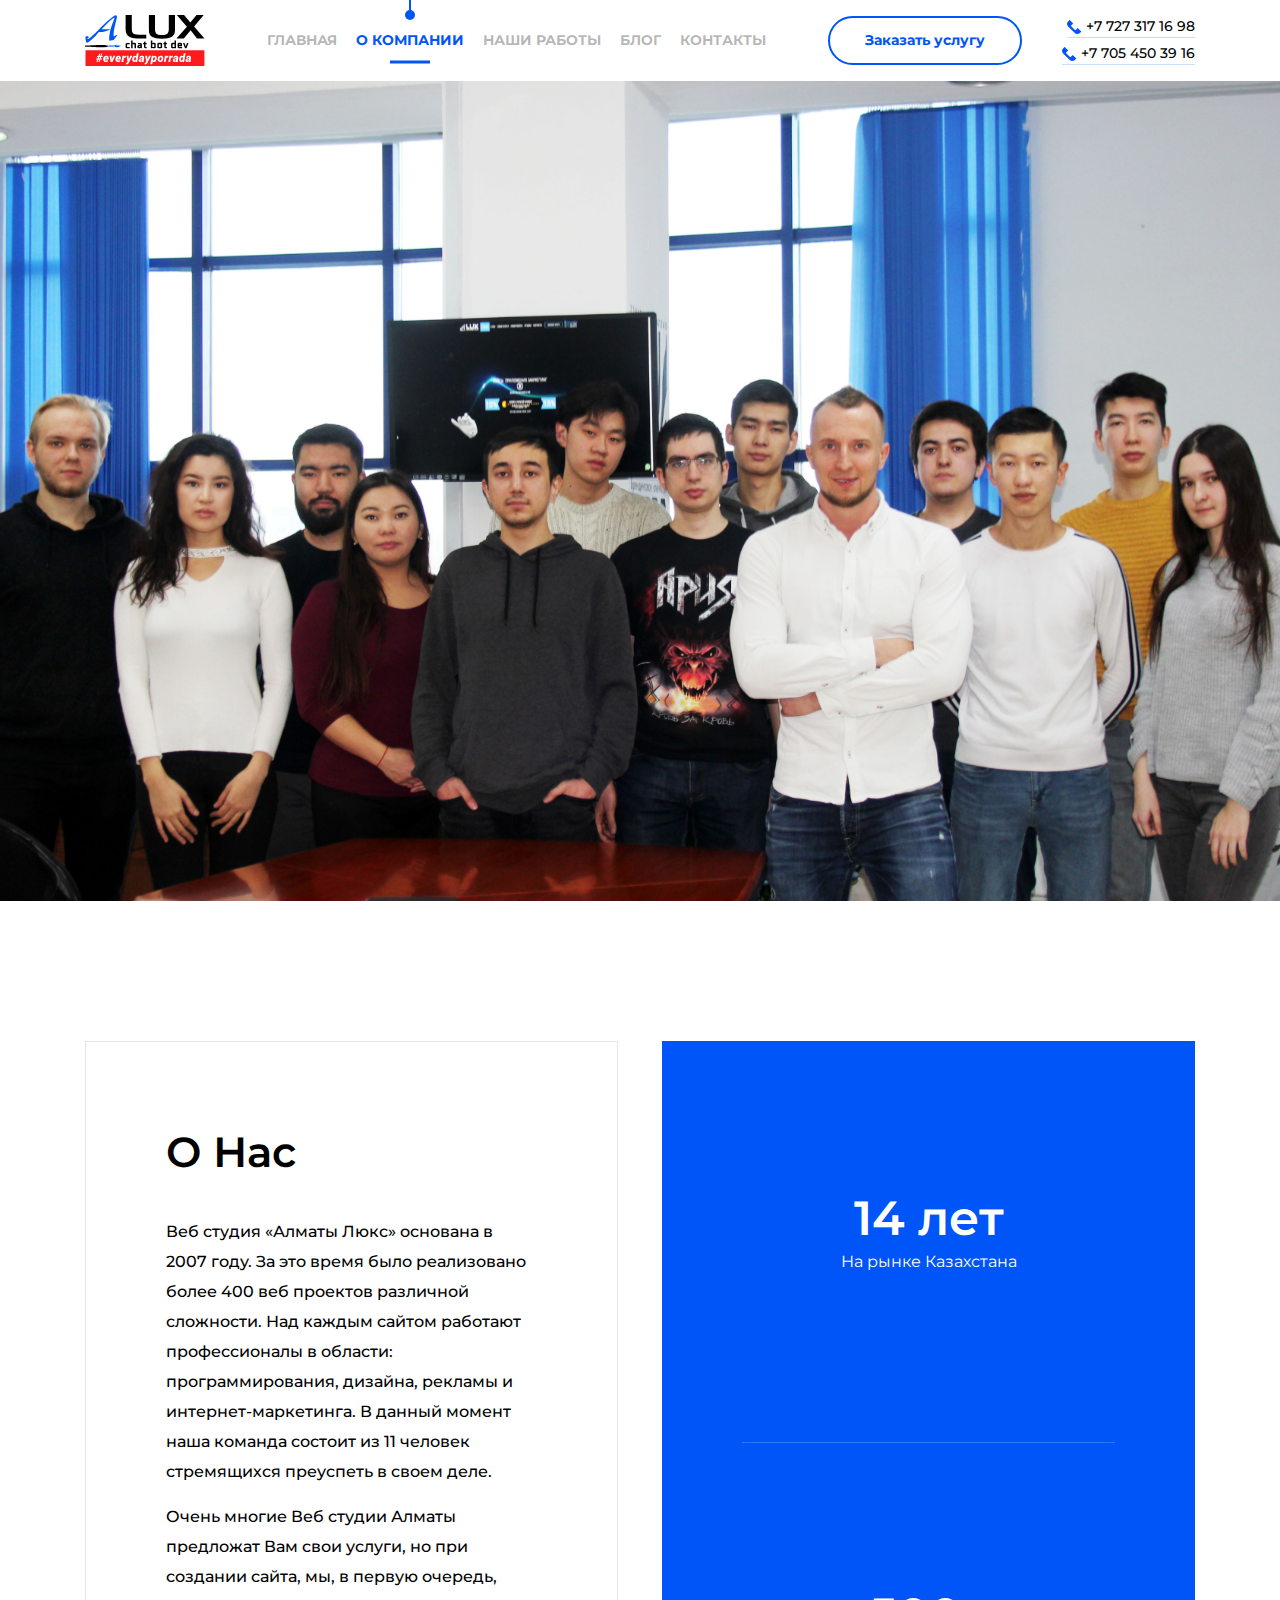
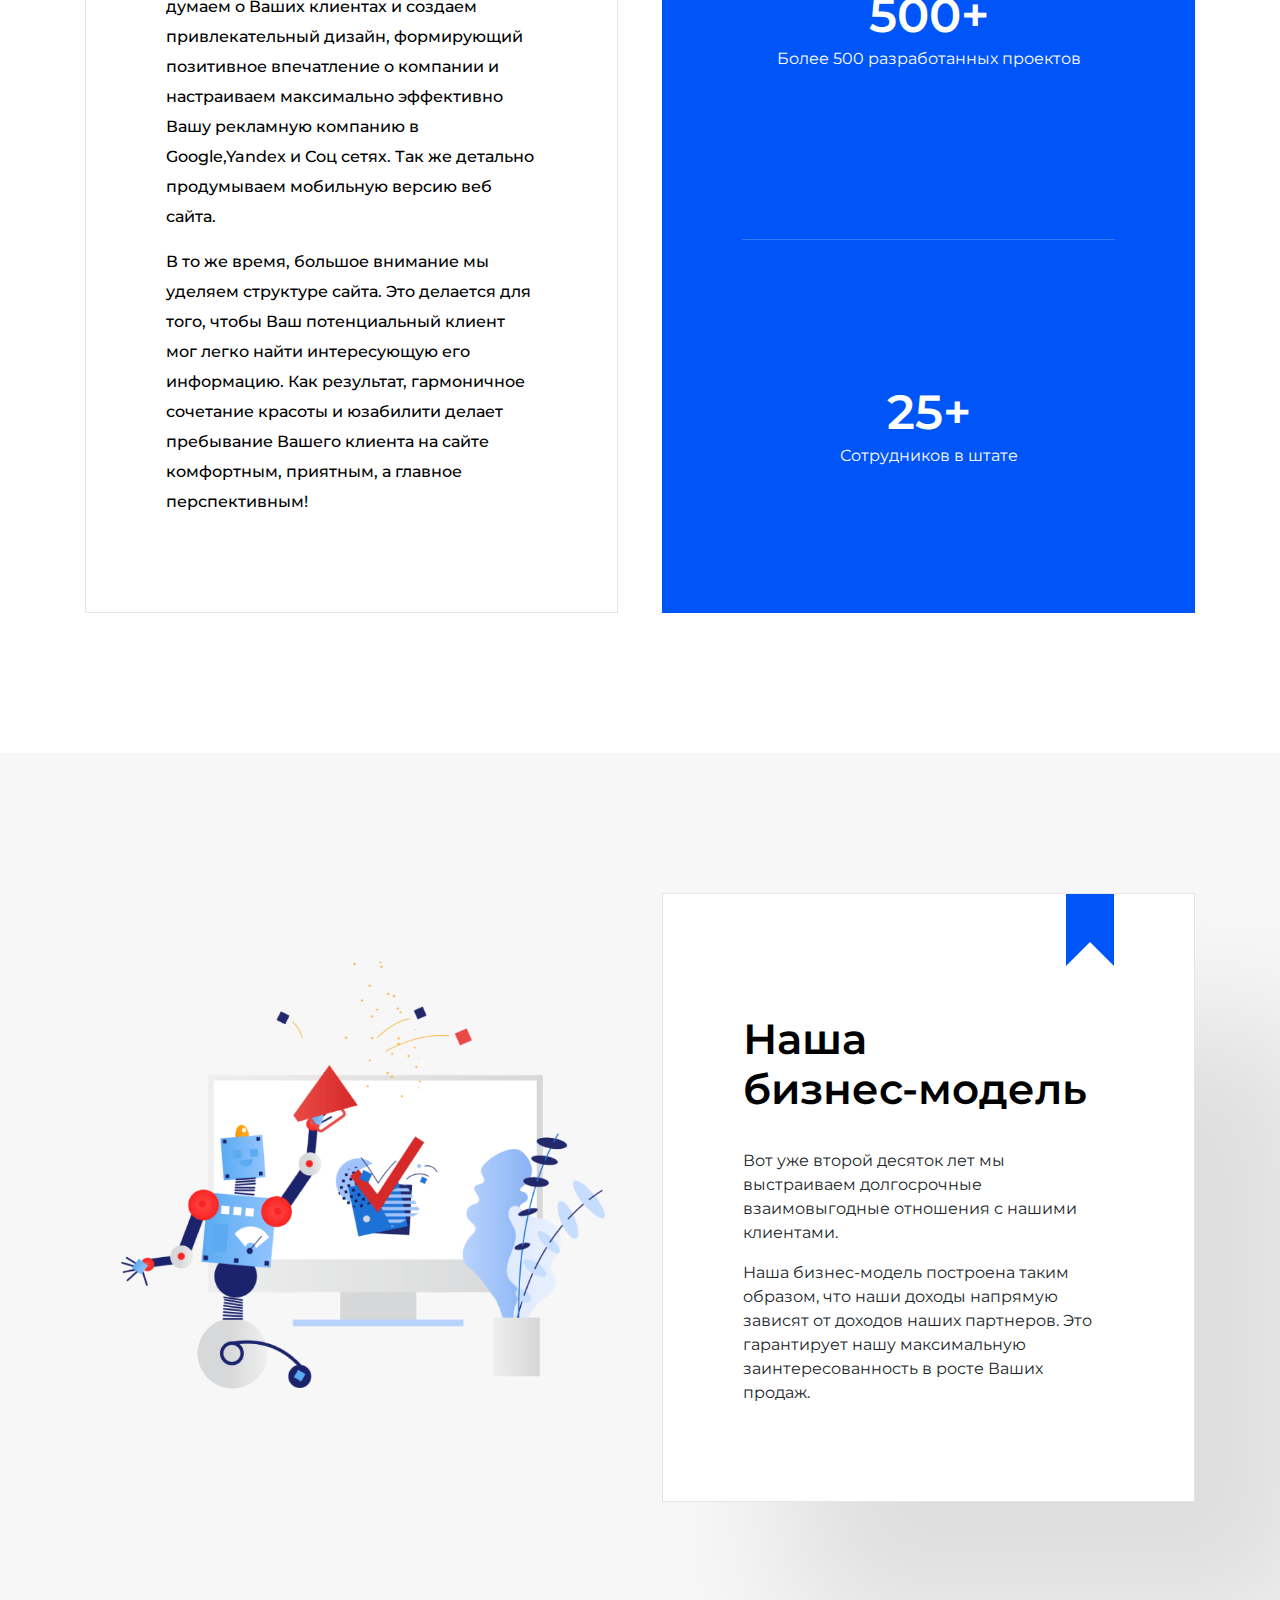
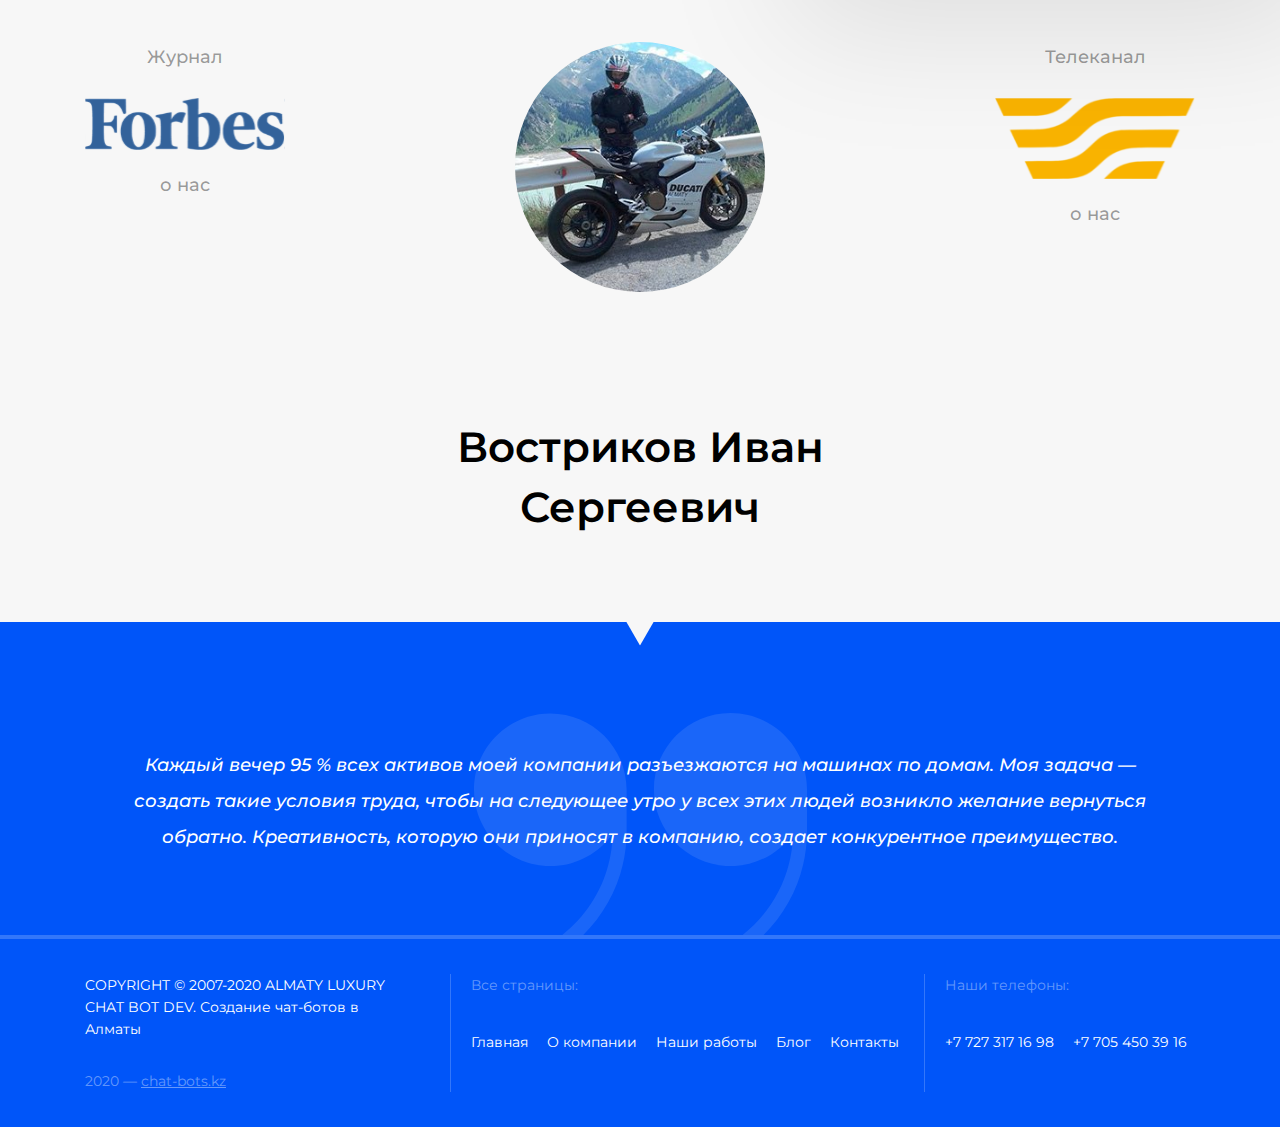
==== app/about-us.html @ 1b400bee "First commit" ====
<!DOCTYPE html>
<html lang="en">
  <head>
    <meta charset="UTF-8" />
    <meta name="viewport" content="width=device-width, initial-scale=1.0" />
    <meta http-equiv="X-UA-Compatible" content="ie=edge" />
    <title>A-LUX Chat-bot-dev</title>
    <link
      href="https://fonts.googleapis.com/css2?family=Montserrat:wght@400;500;600;700&display=swap"
      rel="stylesheet"
    />
    <link rel="stylesheet" href="css/style.min.css" />
  </head>
  <body>
    <section class="active__header">
      <div class="active__menu active__menu-left">
        <a class="active__logo" href="index.html"
          ><img src="img/logo.svg" alt="logo"
        /></a>
        <div class="container">
          <div class="active__link">
            <a href="index.html" class="close_navbar scroll-btn2">Главная</a>
            <a href="about-us.html" class="close_navbar scroll-btn2"
              >О компании</a
            >
            <a href="work.html" class="close_navbar scroll-btn2">Наши Работы</a>
            <a href="blog.html" class="close_navbar scroll-btn2">Блог</a>
            <a href="contacts.html" class="close_navbar scroll-btn2"
              >Контакты</a
            >
            <a href="tel:+77273171698" class="active-border"
              >+7 727 317-16-98</a
            >
            <a href="tel:+77054503916" class="active__num active-border"
              >+7 705 450-39-16</a
            >
          </div>
        </div>
      </div>
    </section>
    <header class="header">
      <div class="container">
        <div class="header__inner">
          <a href="index.html" class="header__logo">
            <img src="img/logo.svg" alt="" />
          </a>
          <nav class="header__navbar">
            <a href="index.html" class="header__link header__link_active"
              >Главная</a
            >
            <a
              href="about-us.html"
              class="header__link header__link_active header__link_click"
              >О КОМПАНИИ</a
            >
            <a href="work.html" class="header__link header__link_active"
              >Наши работы</a
            >
            <a href="blog.html" class="header__link header__link_active"
              >блог</a
            >
            <a href="contacts.html" class="header__link header__link_active"
              >контакты</a
            >
          </nav>
          <div class="header__wrap">
            <button class="header__button">Заказать услугу</button>
            <div class="header__phones">
              <a href="" class="header__phone"
                ><img src="img/main-page/header-phone.svg" alt="" /> +7 727 317
                16 98</a
              >
              <a href="" class="header__phone"
                ><img src="img/main-page/header-phone.svg" alt="" /> +7 705 450
                39 16</a
              >
            </div>
          </div>
          <div class="hamburger">
            <span></span>
          </div>
        </div>
      </div>
    </header>
    <section class="about-main"></section>
    <section class="about-us">
      <div class="container">
        <div class="about-us__inner">
          <div class="about-us__wrap1">
            <div class="about-us__title">О Нас</div>
            <div class="about-us__description">
              <p>
                Веб студия «Алматы Люкс» основана в 2007 году. За это время было
                реализовано более 400 веб проектов различной сложности. Над
                каждым сайтом работают профессионалы в области:
                программирования, дизайна, рекламы и интернет-маркетинга. В
                данный момент наша команда состоит из 11 человек стремящихся
                преуспеть в своем деле.
              </p>
              <p>
                Очень многие Веб студии Алматы предложат Вам свои услуги, но при
                создании сайта, мы, в первую очередь, думаем о Ваших клиентах и
                создаем привлекательный дизайн, формирующий позитивное
                впечатление о компании и настраиваем максимально эффективно Вашу
                рекламную компанию в Google,Yandex и Соц сетях. Так же детально
                продумываем мобильную версию веб сайта.
              </p>
              <p>
                В то же время, большое внимание мы уделяем структуре сайта. Это
                делается для того, чтобы Ваш потенциальный клиент мог легко
                найти интересующую его информацию. Как результат, гармоничное
                сочетание красоты и юзабилити делает пребывание Вашего клиента
                на сайте комфортным, приятным, а главное перспективным!
              </p>
            </div>
          </div>
          <div class="about-us__wrap2">
            <div class="about-us__item">
              <div class="about-us__item-title">14 лет</div>
              <div class="about-us__item-descr">На рынке Казахстана</div>
            </div>
            <div class="about-us__item">
              <div class="about-us__item-title">500+</div>
              <div class="about-us__item-descr">
                Более 500 разработанных проектов
              </div>
            </div>
            <div class="about-us__item">
              <div class="about-us__item-title">25+</div>
              <div class="about-us__item-descr">Сотрудников в штате</div>
            </div>
          </div>
        </div>
      </div>
    </section>
    <section class="about-modal">
      <div class="container">
        <div class="about-modal__inner">
          <div class="about-modal__wrap offset-lg-6 offset-md-5">
            <div class="about-modal__icon">
              <img src="img/about-page/modal-icon.svg" alt="" />
            </div>
            <div class="about-modal__title">
              Наша <br />
              бизнес-модель
            </div>
            <div class="about-modal__description">
              <p>
                Вот уже второй десяток лет мы выстраиваем долгосрочные
                взаимовыгодные отношения с нашими клиентами.
              </p>
              <p>
                Наша бизнес-модель построена таким образом, что наши доходы
                напрямую зависят от доходов наших партнеров. Это гарантирует
                нашу максимальную заинтересованность в росте Ваших продаж.
              </p>
            </div>
          </div>
        </div>
        <div class="about-modal__inner2">
          <div class="about-modal__wrap2">
            <div class="about-modal__journal">
              <p>Журнал</p>
              <img src="img/about-page/forbes.svg" alt="" />
              <p>о нас</p>
            </div>
            <div class="about-modal__staff">
              <img src="img/about-page/staff.svg" alt="" />
            </div>
            <div class="about-modal__journal">
              <p>Телеканал</p>
              <img src="img/about-page/khabar.svg" alt="" />
              <p>о нас</p>
            </div>
          </div>
          <div
            class="about-modal__name offset-lg-3 col-lg-6 offset-md-2 col-md-8"
          >
            Востриков Иван Сергеевич
          </div>
        </div>
      </div>
    </section>
    <section class="about-quote">
      <div class="container">
        <div class="about-quote__inner">
          <img
            src="img/about-page/quote-arrow.svg"
            alt=""
            class="about-quote__arrow"
          />
          <div class="about-quote__descr">
            Каждый вечер 95 % всех активов моей компании разъезжаются на машинах
            по домам. Моя задача — создать такие условия труда, чтобы на
            следующее утро у всех этих людей возникло желание вернуться обратно.
            Креативность, которую они приносят в компанию, создает конкурентное
            преимущество.
          </div>
        </div>
      </div>
    </section>
    <footer class="footer">
      <div class="container">
        <div class="footer__inner">
          <div class="row">
            <div class="col-md-4">
              <div class="footer__description">
                COPYRIGHT © 2007-2020 ALMATY LUXURY CHAT BOT DEV. Создание
                чат-ботов в Алматы
              </div>
              <a href="" class="footer__chatBot"
                >2020 — <span>chat-bots.kz</span></a
              >
            </div>
            <div class="col-md-5 footer__wrap">
              <div class="footer__title">Все страницы:</div>
              <div class="footer__row">
                <a href="" class="footer__link">Главная</a>
                <a href="" class="footer__link">О компании</a>
                <a href="" class="footer__link">Наши работы</a>
                <a href="" class="footer__link">Блог</a>
                <a href="" class="footer__link">Контакты</a>
              </div>
            </div>
            <div class="col-md-3 footer__wrap2">
              <div class="footer__title">Наши телефоны:</div>
              <div class="footer__row">
                <a href="tel:77273171698" class="footer__link"
                  >+7 727 317 16 98</a
                >
                <a href="tel:77054503916" class="footer__link"
                  >+7 705 450 39 16</a
                >
              </div>
            </div>
          </div>
        </div>
      </div>
    </footer>
    <script src="https://ajax.googleapis.com/ajax/libs/jquery/3.4.1/jquery.min.js"></script>
    <script src="js/libs.min.js"></script>
    <script src="js/main.js"></script>
  </body>
</html>
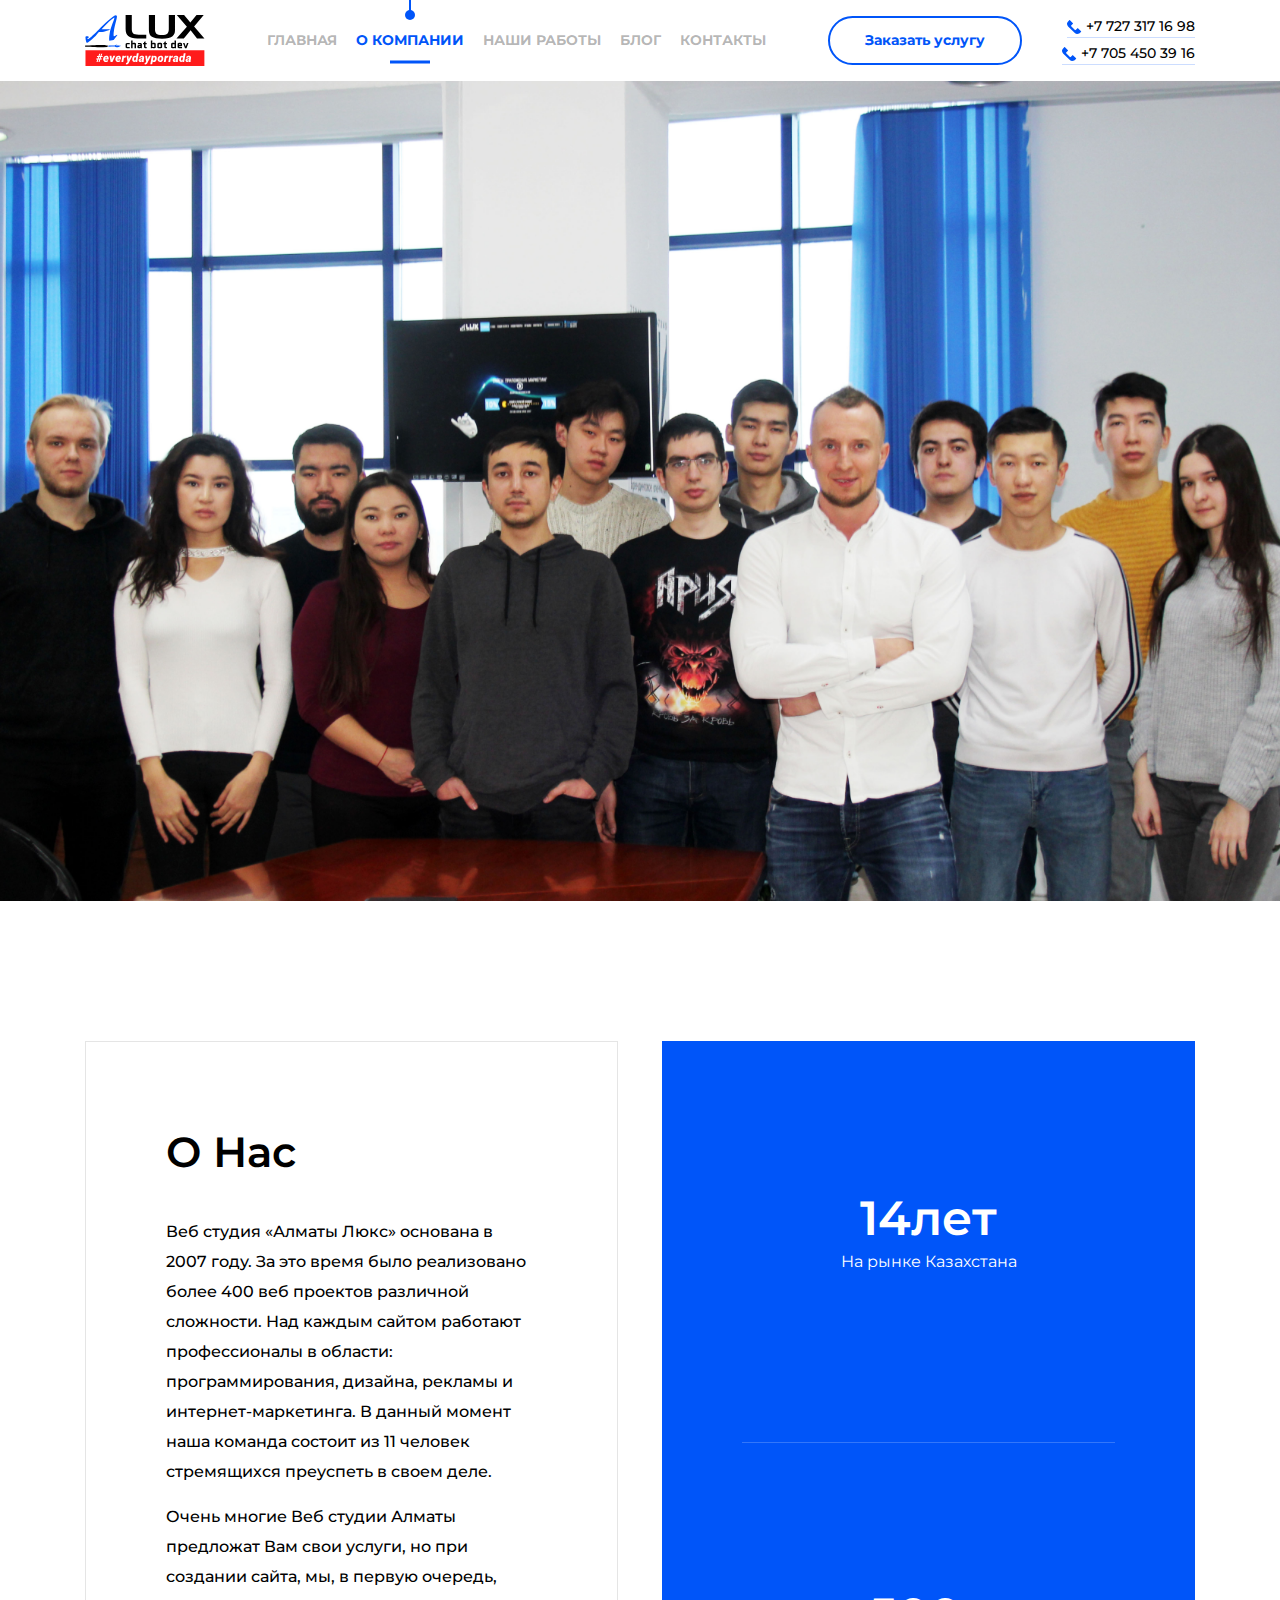
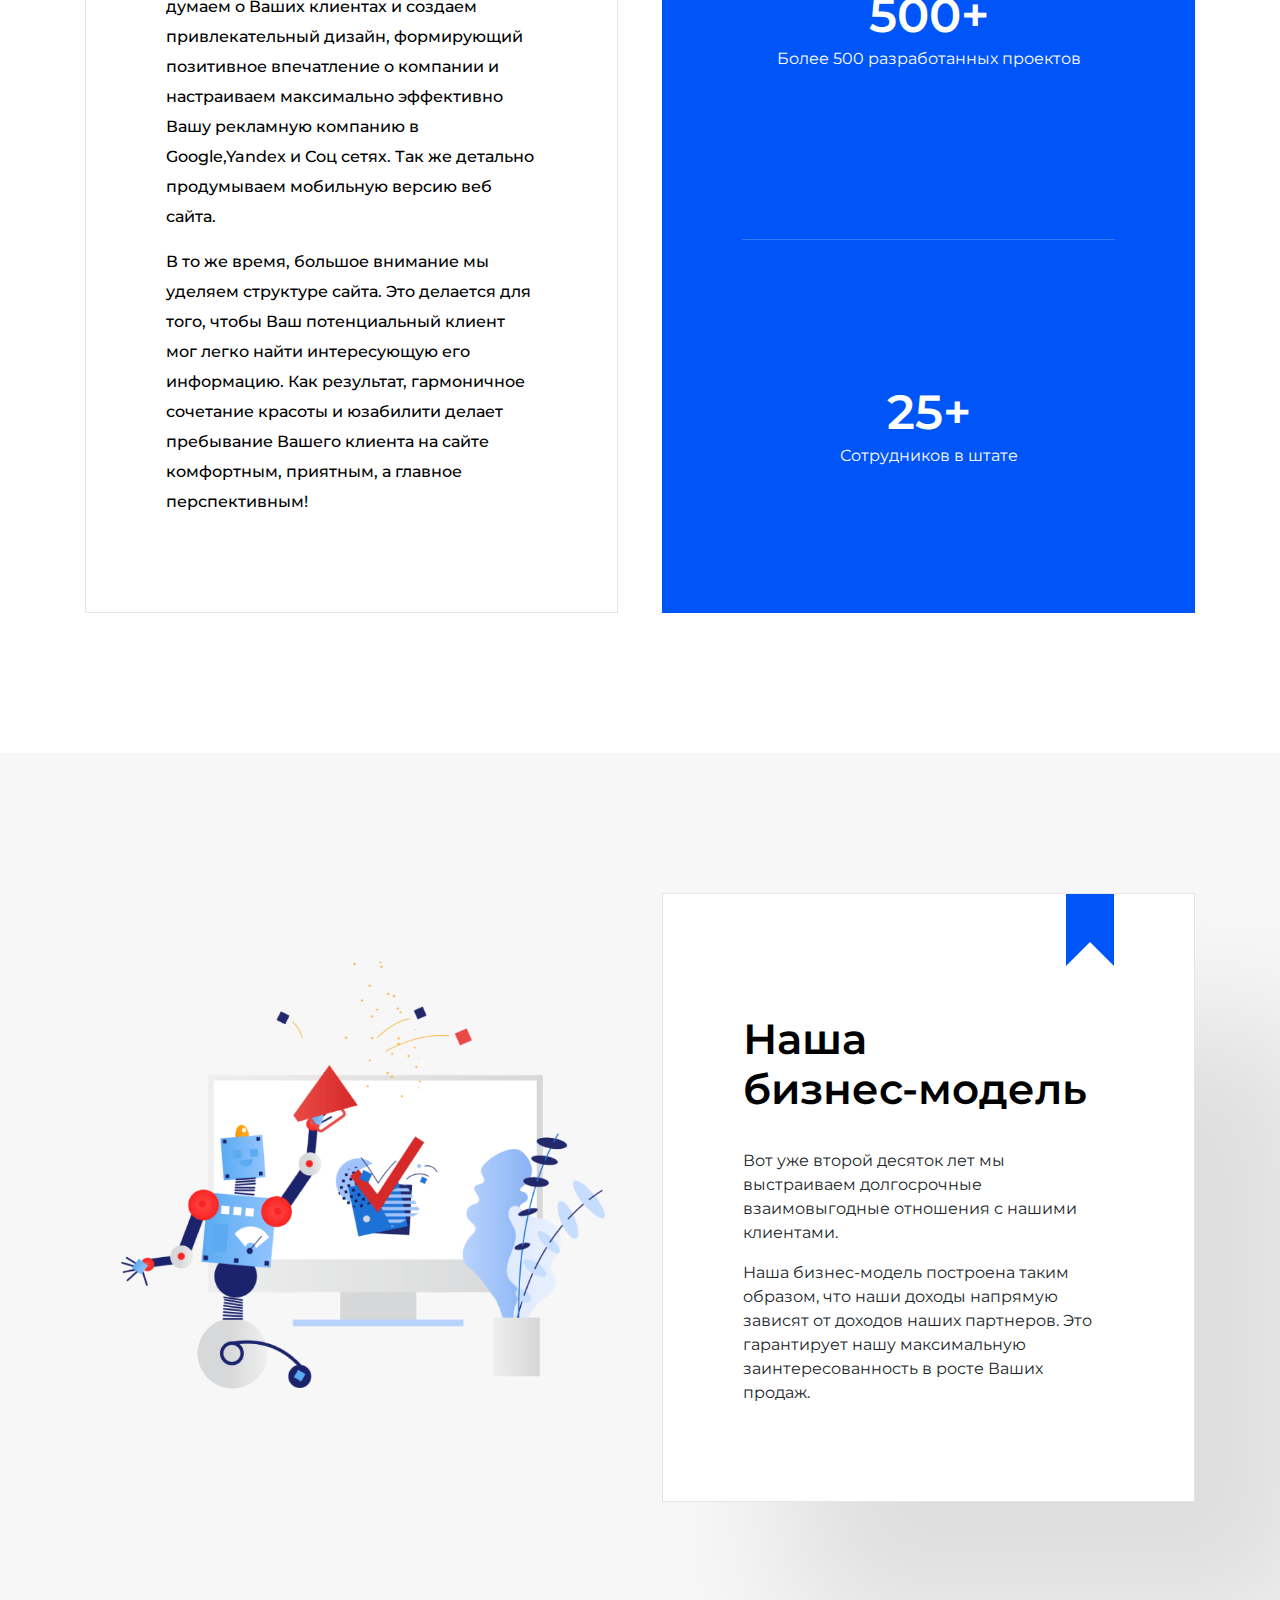
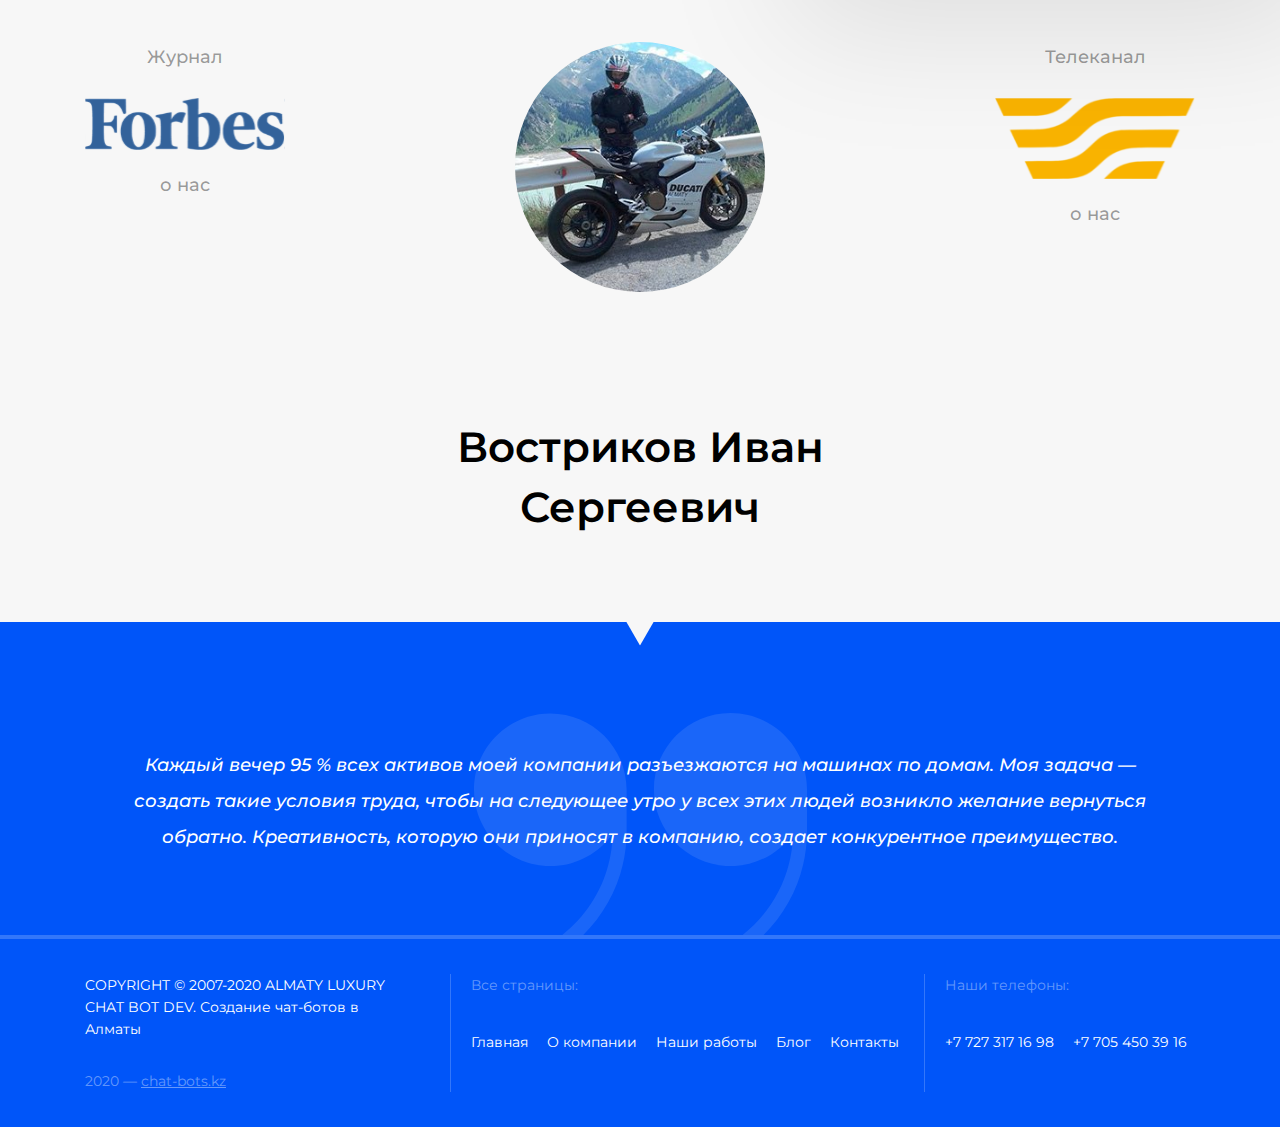
==== commit acfa938f: "ANimation JS" ====
--- a/app/about-us.html
+++ b/app/about-us.html
@@ -116,7 +116,9 @@
           </div>
           <div class="about-us__wrap2">
             <div class="about-us__item">
-              <div class="about-us__item-title">14 лет</div>
+              <div class="about-us__item-title">
+                <span class="year">14</span>лет
+              </div>
               <div class="about-us__item-descr">На рынке Казахстана</div>
             </div>
             <div class="about-us__item">
@@ -126,7 +128,9 @@
               </div>
             </div>
             <div class="about-us__item">
-              <div class="about-us__item-title">25+</div>
+              <div class="about-us__item-title">
+                <span class="worker">25</span>+
+              </div>
               <div class="about-us__item-descr">Сотрудников в штате</div>
             </div>
           </div>
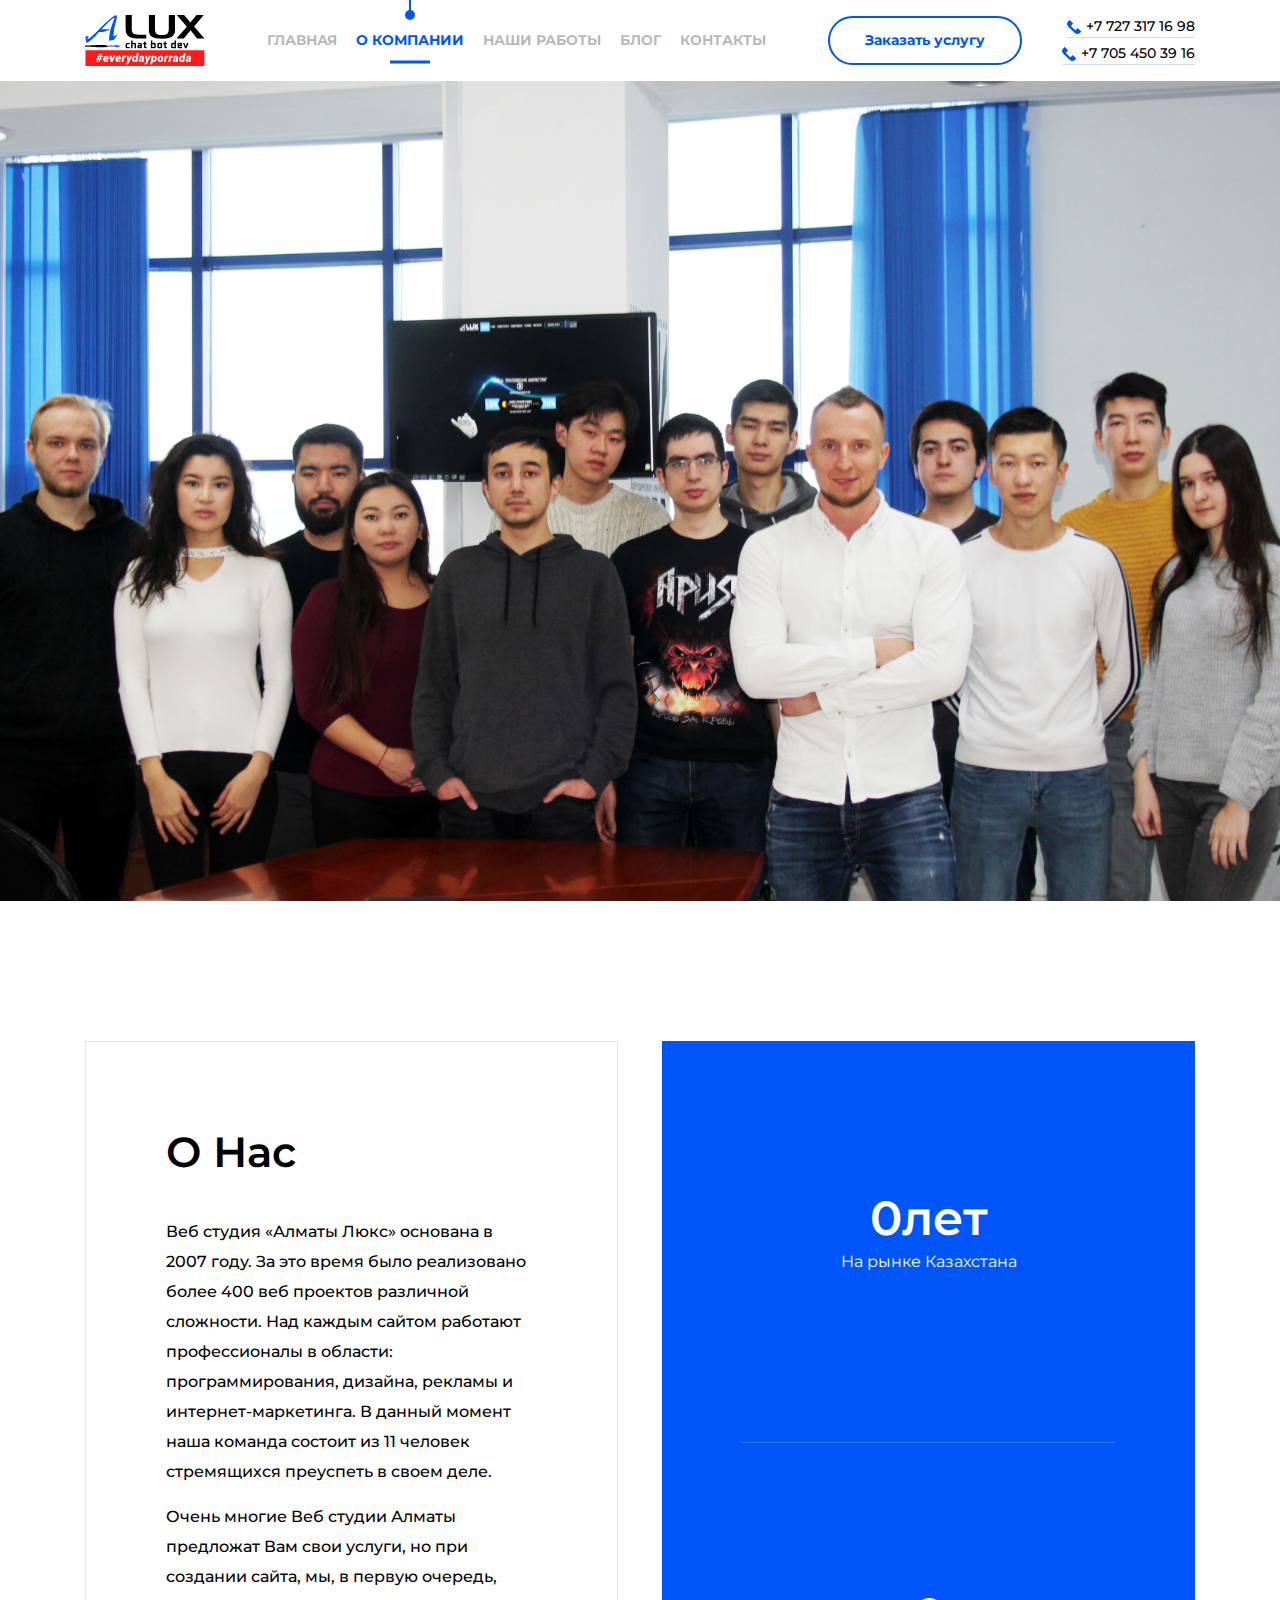
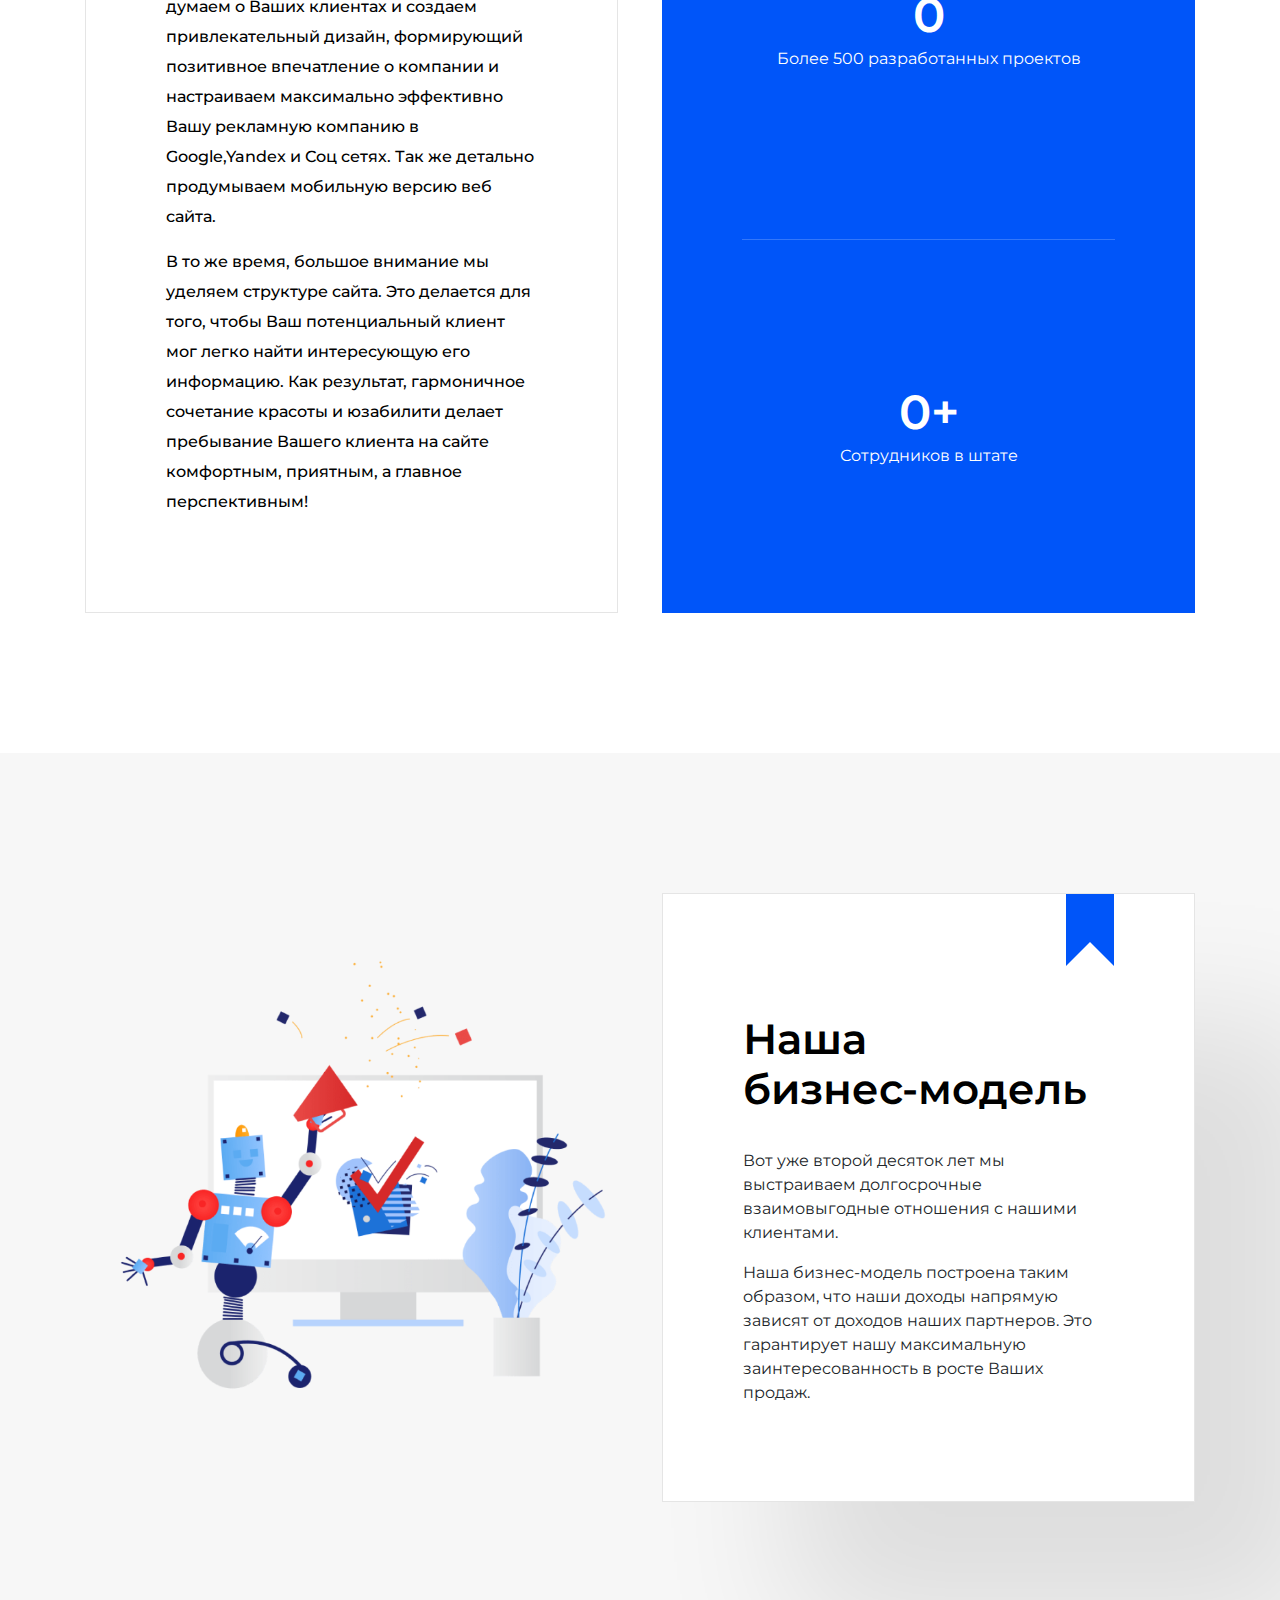
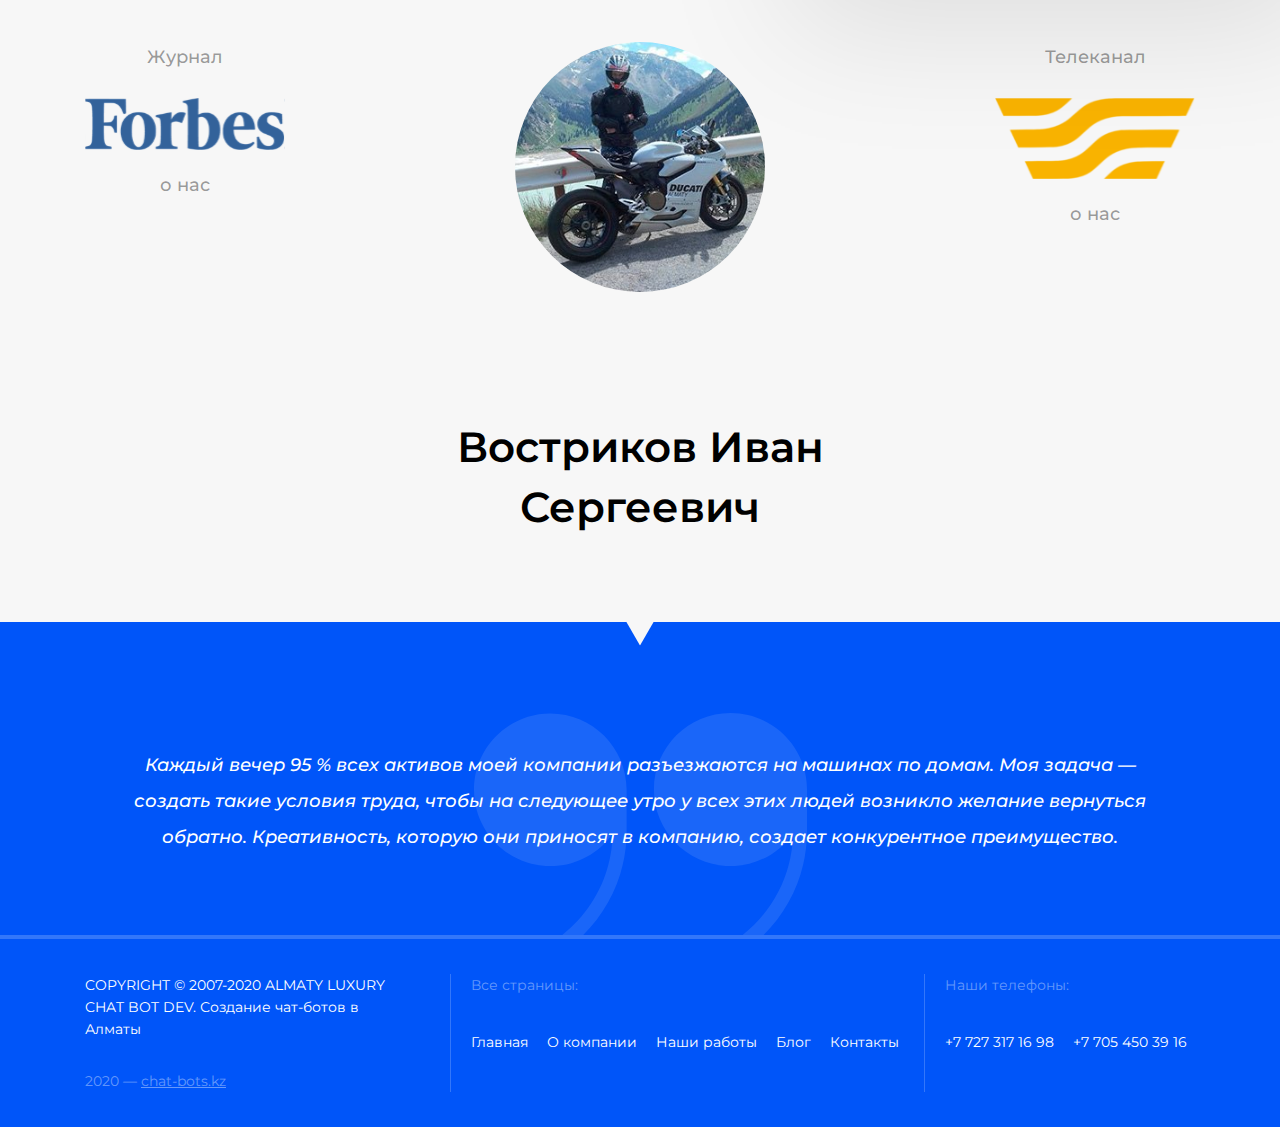
==== commit e08cac36: "About-us" ====
--- a/app/about-us.html
+++ b/app/about-us.html
@@ -117,19 +117,19 @@
           <div class="about-us__wrap2">
             <div class="about-us__item">
               <div class="about-us__item-title">
-                <span class="year">14</span>лет
+                <span class="year">0</span>лет
               </div>
               <div class="about-us__item-descr">На рынке Казахстана</div>
             </div>
             <div class="about-us__item">
-              <div class="about-us__item-title">500+</div>
+              <div class="about-us__item-title">0</div>
               <div class="about-us__item-descr">
                 Более 500 разработанных проектов
               </div>
             </div>
             <div class="about-us__item">
               <div class="about-us__item-title">
-                <span class="worker">25</span>+
+                <span class="worker">0</span>+
               </div>
               <div class="about-us__item-descr">Сотрудников в штате</div>
             </div>
@@ -219,11 +219,11 @@
             <div class="col-md-5 footer__wrap">
               <div class="footer__title">Все страницы:</div>
               <div class="footer__row">
-                <a href="" class="footer__link">Главная</a>
-                <a href="" class="footer__link">О компании</a>
-                <a href="" class="footer__link">Наши работы</a>
-                <a href="" class="footer__link">Блог</a>
-                <a href="" class="footer__link">Контакты</a>
+                <a href="index.html" class="footer__link">Главная</a>
+                <a href="about-us.html" class="footer__link">О компании</a>
+                <a href="work.html" class="footer__link">Наши работы</a>
+                <a href="blog.html" class="footer__link">Блог</a>
+                <a href="contacts.html" class="footer__link">Контакты</a>
               </div>
             </div>
             <div class="col-md-3 footer__wrap2">
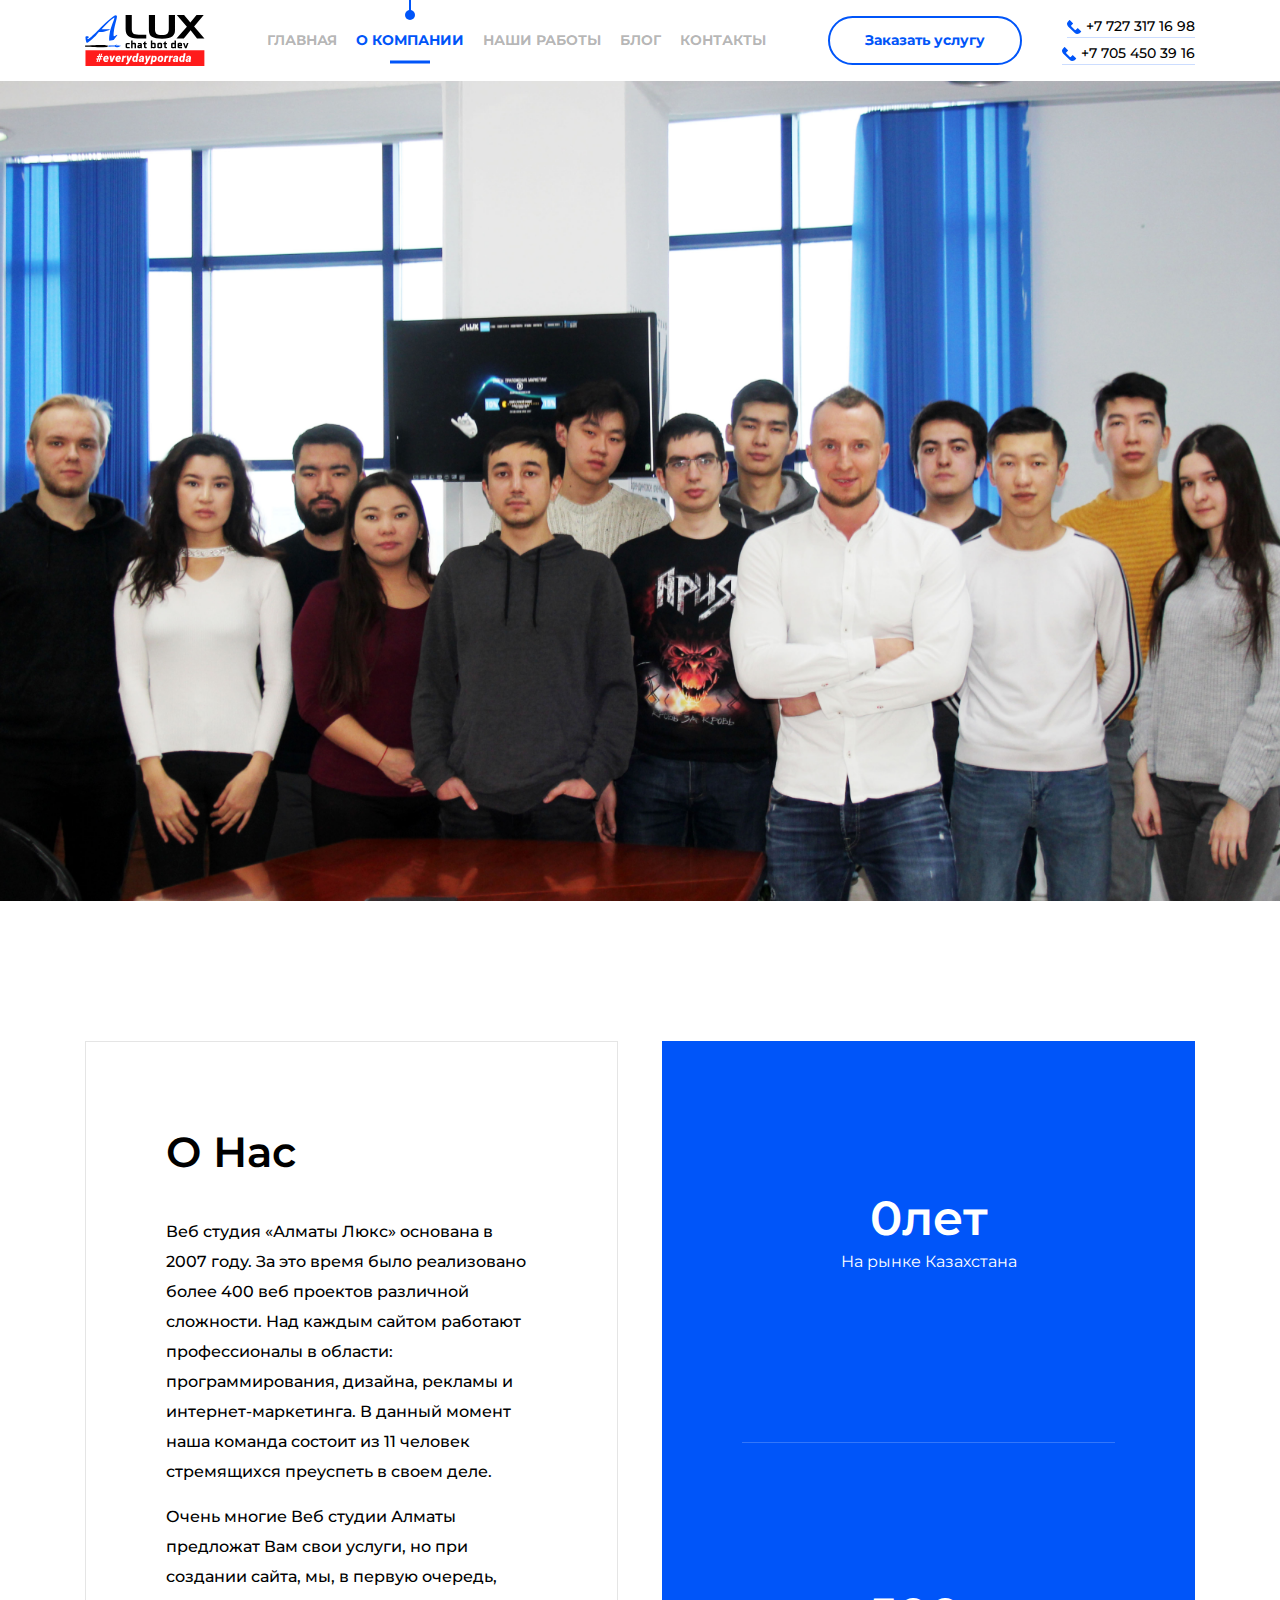
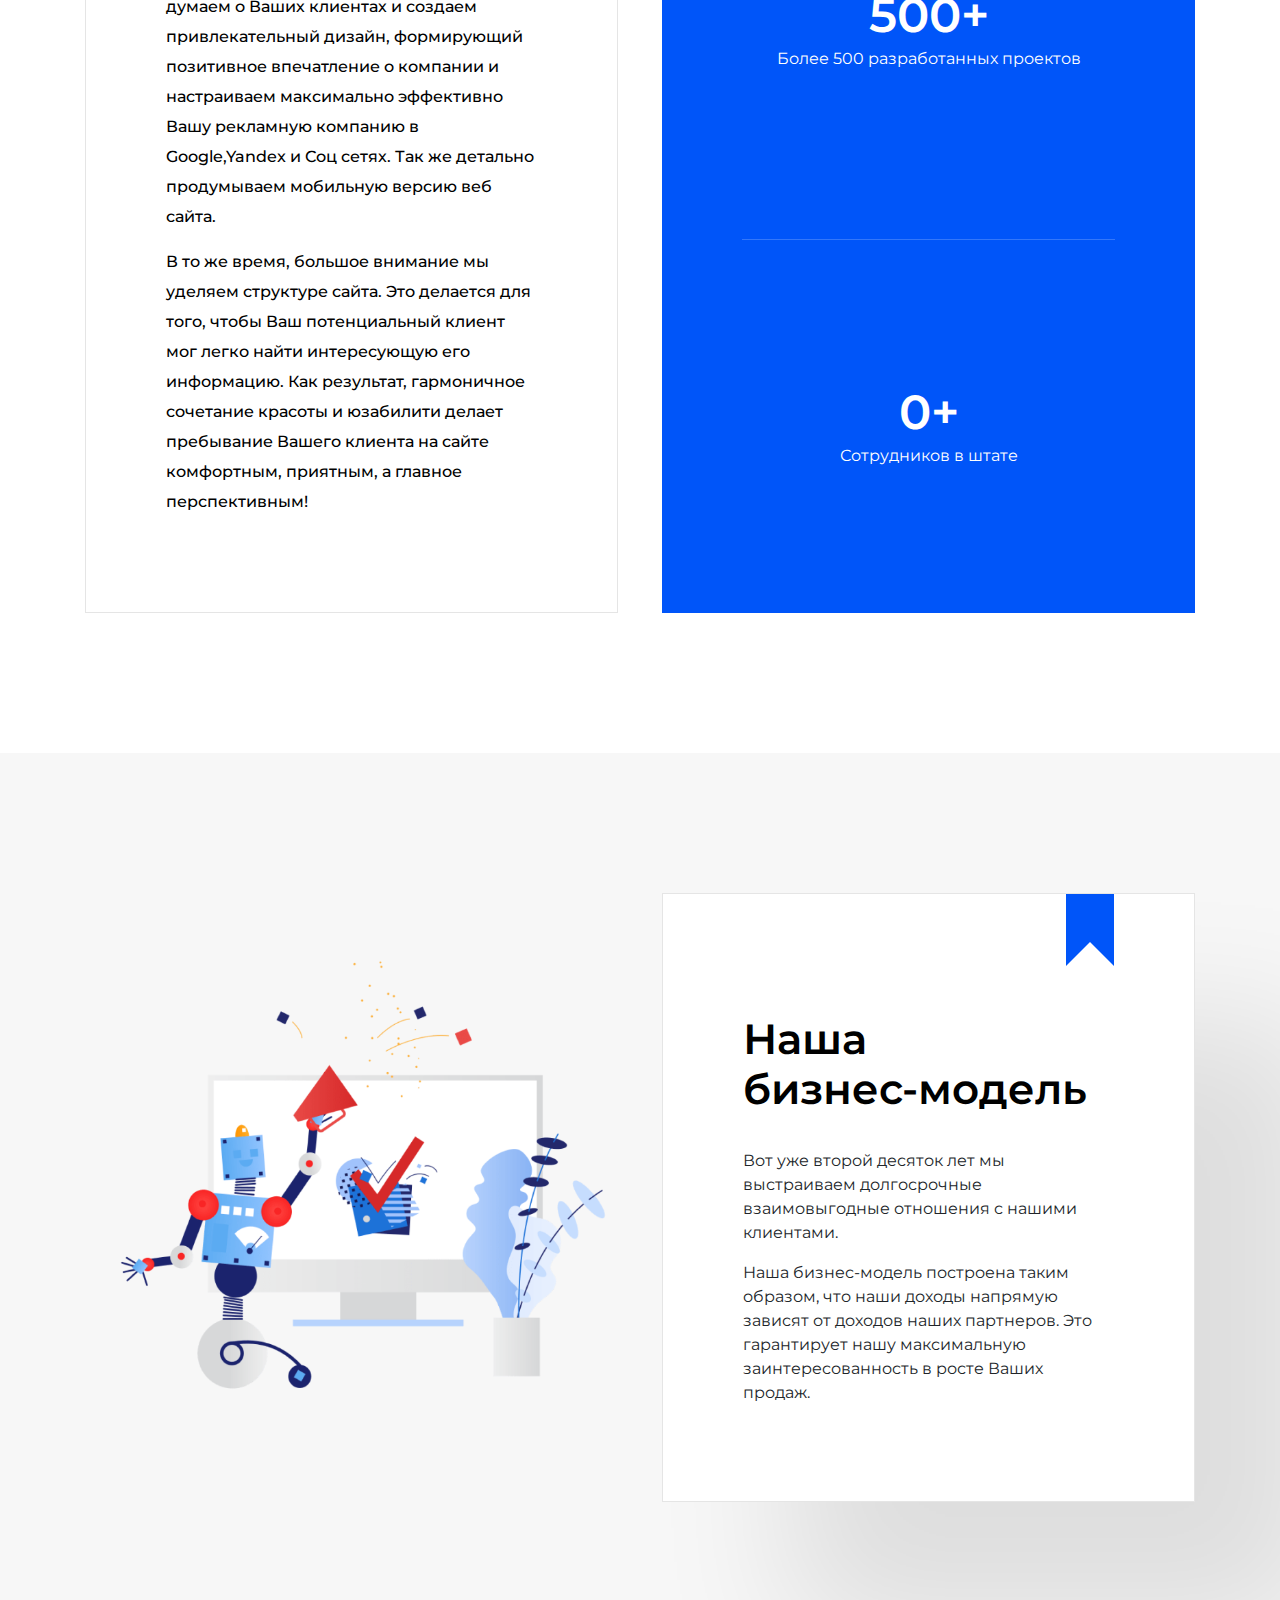
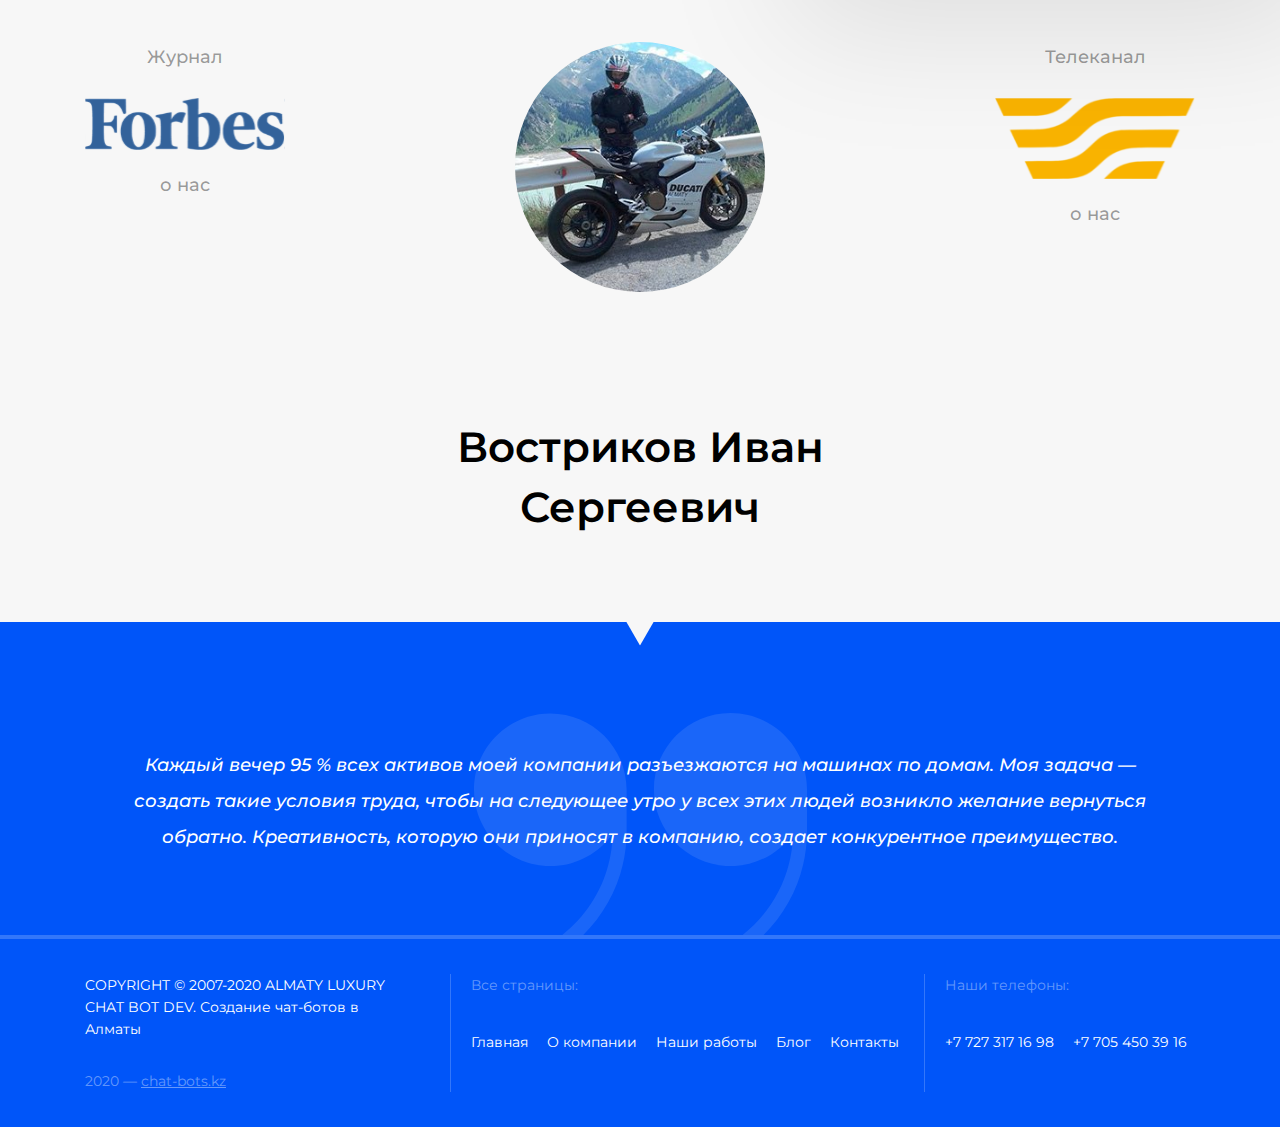
==== commit 4ed1ddde: "About-us 500+" ====
--- a/app/about-us.html
+++ b/app/about-us.html
@@ -122,7 +122,7 @@
               <div class="about-us__item-descr">На рынке Казахстана</div>
             </div>
             <div class="about-us__item">
-              <div class="about-us__item-title">0</div>
+              <div class="about-us__item-title">500+</div>
               <div class="about-us__item-descr">
                 Более 500 разработанных проектов
               </div>
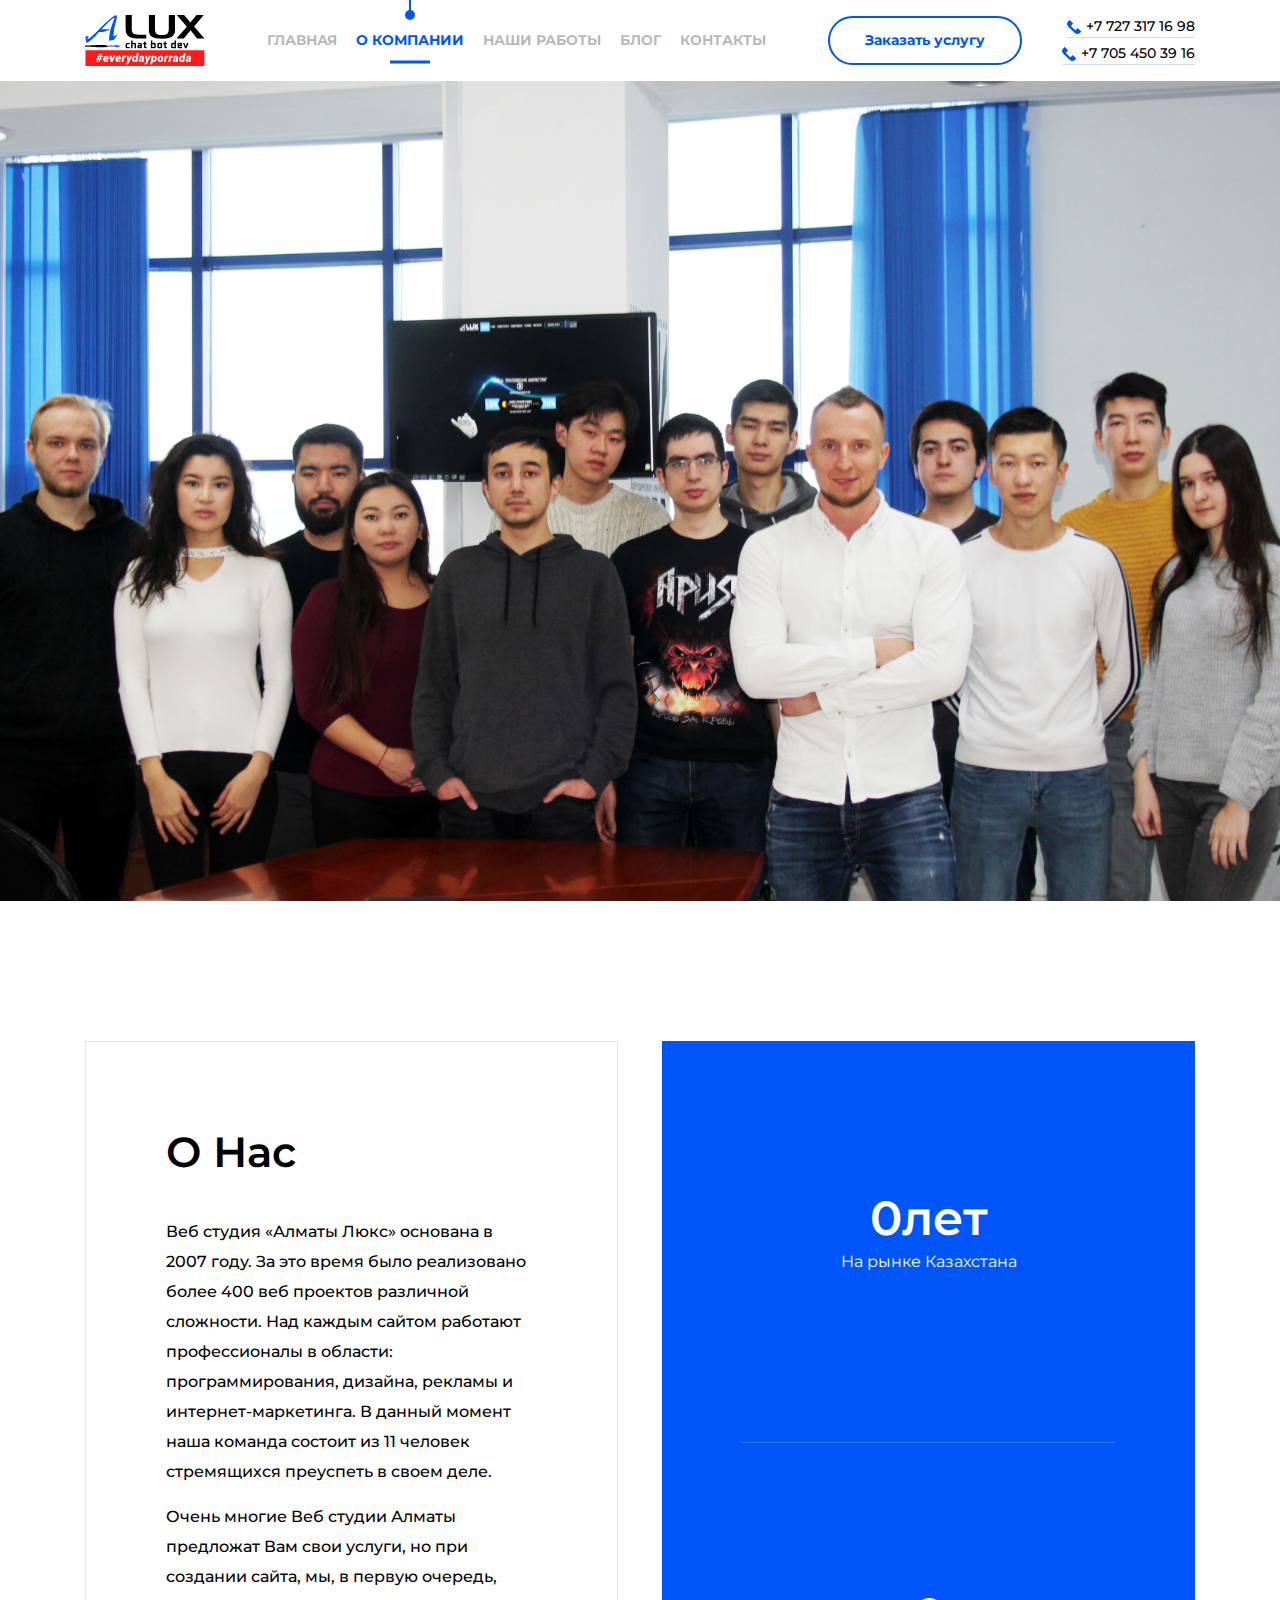
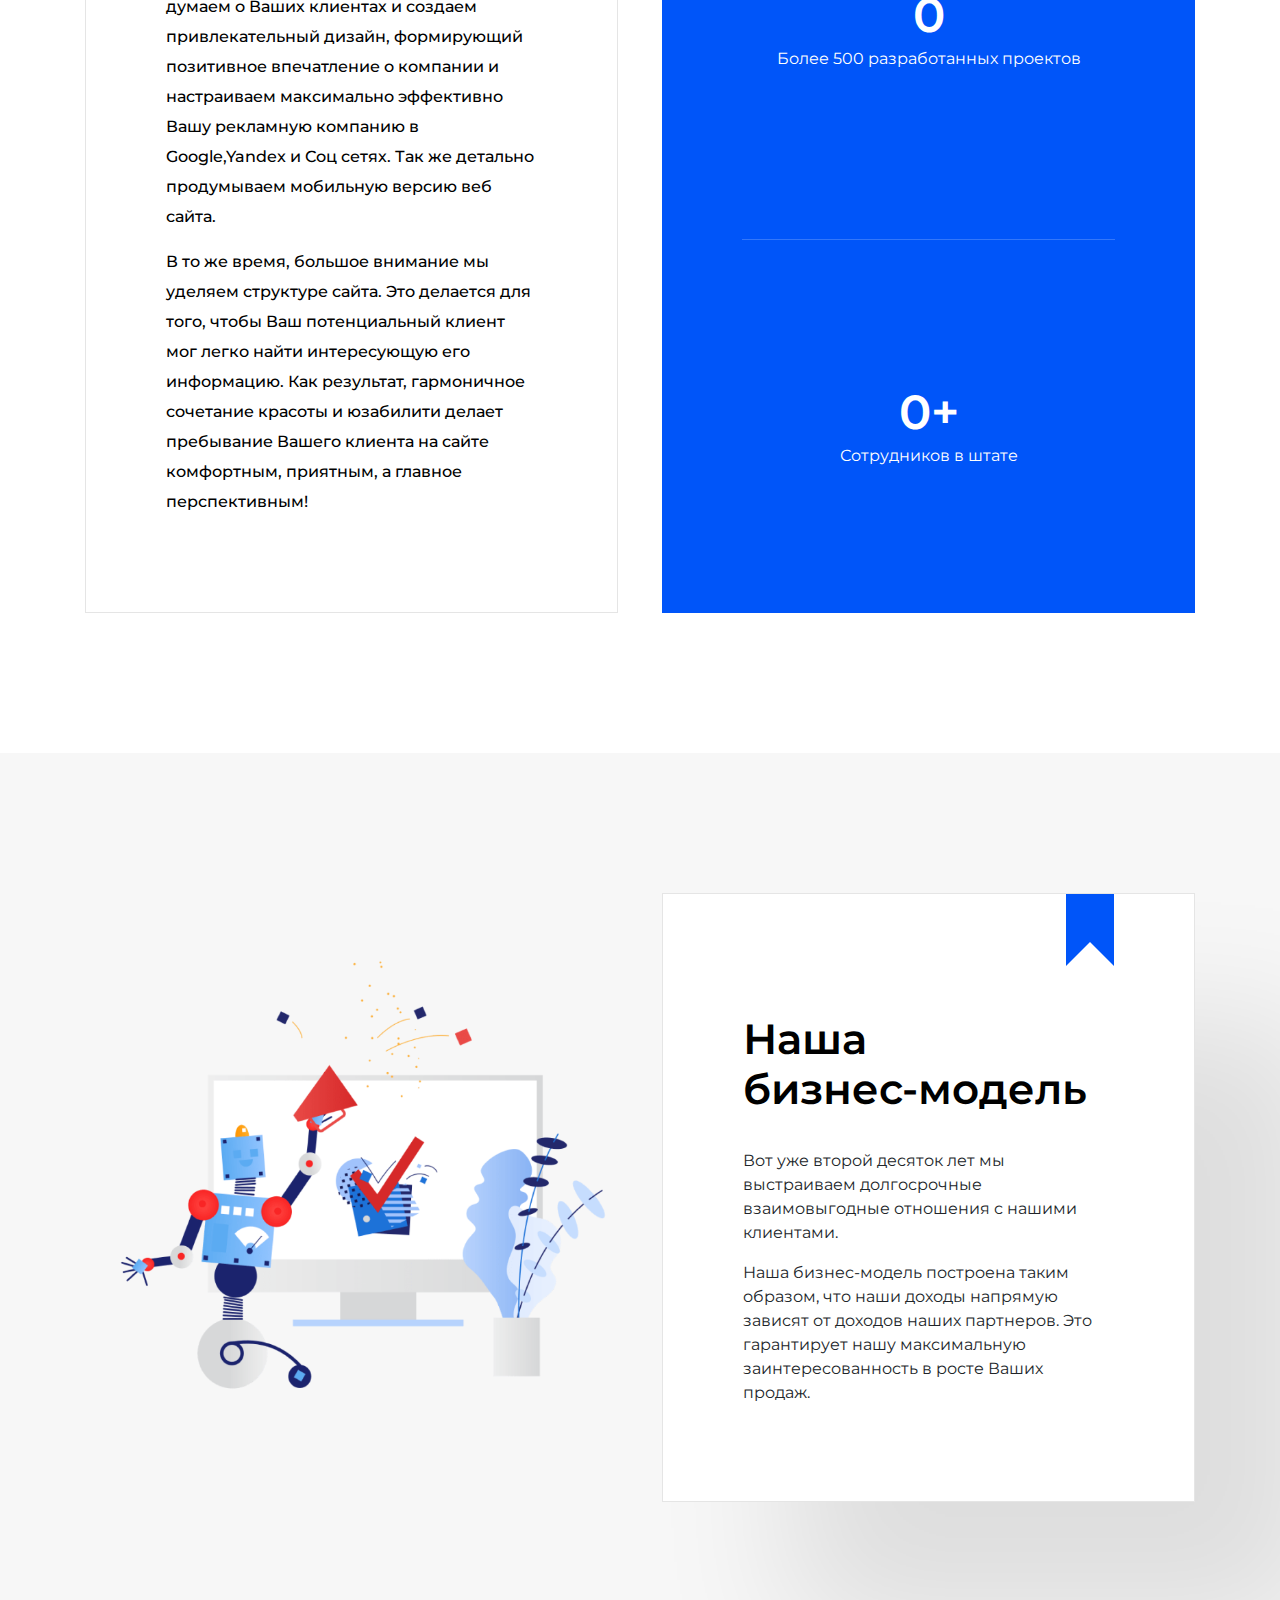
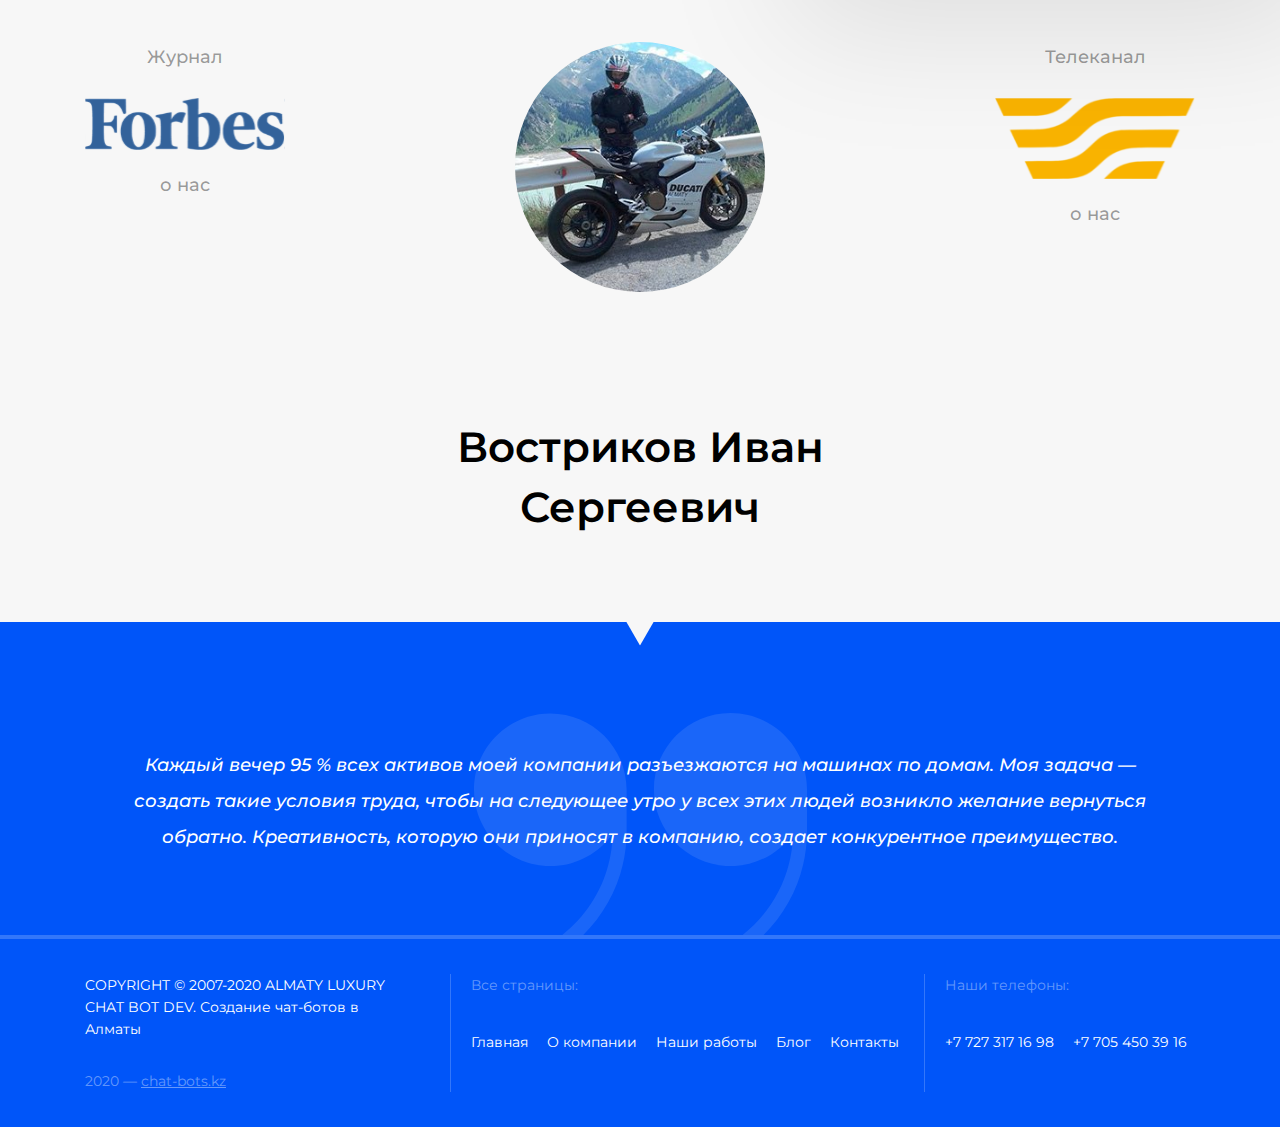
==== commit 5d638b08: "Pravki About-us" ====
--- a/app/about-us.html
+++ b/app/about-us.html
@@ -122,7 +122,7 @@
               <div class="about-us__item-descr">На рынке Казахстана</div>
             </div>
             <div class="about-us__item">
-              <div class="about-us__item-title">500+</div>
+              <div class="about-us__item-title project">0</div>
               <div class="about-us__item-descr">
                 Более 500 разработанных проектов
               </div>
